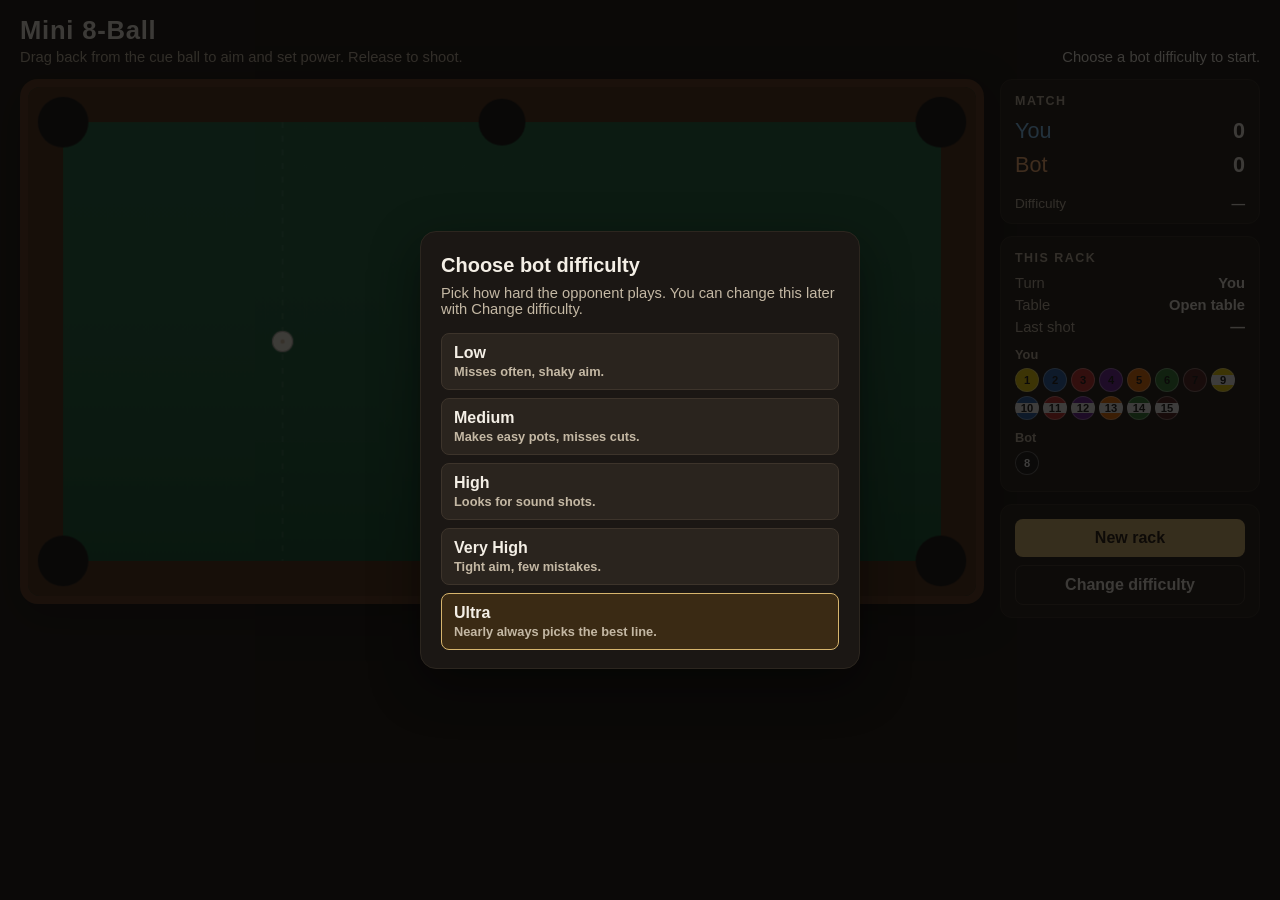
==== index.html @ 9ba2166a "Add Mini 8-Ball for GitHub Pages" ====
<!DOCTYPE html>
<html lang="en">
  <head>
    <meta charset="UTF-8" />
    <meta name="viewport" content="width=device-width, initial-scale=1.0" />
    <title>Mini 8-Ball</title>
    <link rel="stylesheet" href="css/style.css" />
  </head>
  <body>
    <div class="app">
      <header class="top">
        <div>
          <h1>Mini 8-Ball</h1>
          <p class="hint">Drag back from the cue ball to aim and set power. Release to shoot.</p>
        </div>
        <p id="status" class="status">Choose a bot difficulty to start.</p>
      </header>

      <div class="layout">
        <div class="table-wrap">
          <canvas id="table" width="972" height="522"></canvas>
        </div>

        <aside class="board" aria-label="Scoreboard">
          <section class="card">
            <h2>Match</h2>
            <div class="scores">
              <div class="score-row">
                <span class="who you">You</span>
                <strong id="player-wins">0</strong>
              </div>
            <div class="score-row">
              <span class="who bot">Bot</span>
              <strong id="bot-wins">0</strong>
            </div>
            <p class="diff-line">Difficulty <strong id="difficulty-label">—</strong></p>
            </div>
          </section>

          <section class="card">
            <h2>This rack</h2>
            <dl class="meta">
              <div><dt>Turn</dt><dd id="turn">You</dd></div>
              <div><dt>Table</dt><dd id="groups">Open</dd></div>
              <div><dt>Last shot</dt><dd id="last-shot">—</dd></div>
            </dl>
            <div class="groups-left">
              <div>
                <h3 id="player-group-label">You</h3>
                <div id="player-balls" class="chips"></div>
              </div>
              <div>
                <h3 id="bot-group-label">Bot</h3>
                <div id="bot-balls" class="chips"></div>
              </div>
            </div>
          </section>

          <section class="card actions">
            <button type="button" id="new-rack">New rack</button>
            <button type="button" id="reset-match" class="ghost">Change difficulty</button>
          </section>
        </aside>
      </div>
    </div>

    <div id="start-menu" class="menu" role="dialog" aria-labelledby="menu-title">
      <div class="menu-card">
        <h2 id="menu-title">Choose bot difficulty</h2>
        <p class="menu-lead">Pick how hard the opponent plays. You can change this later with Change difficulty.</p>
        <div id="difficulty-buttons" class="diff-grid"></div>
      </div>
    </div>
    <script type="module" src="js/main.js"></script>
  </body>
</html>
---- css/style.css ----
:root {
  --felt: #0f6b3c;
  --felt-dark: #0a4d2c;
  --wood: #5a341c;
  --ink: #f4efe6;
  --muted: #c4b8a4;
  --panel: #1b1714;
  --you: #7ec8ff;
  --bot: #ffb070;
  --foul: #ff8a7a;
}

* {
  box-sizing: border-box;
}

html,
body {
  margin: 0;
  min-height: 100%;
  background: #120f0d;
  color: var(--ink);
  font-family: "Trebuchet MS", "Segoe UI", sans-serif;
}

.app {
  max-width: 1280px;
  margin: 0 auto;
  padding: 16px 20px 28px;
}

.top {
  display: flex;
  justify-content: space-between;
  gap: 16px;
  align-items: flex-end;
  margin-bottom: 14px;
}

h1 {
  margin: 0 0 4px;
  font-size: 1.6rem;
  letter-spacing: 0.03em;
}

.hint,
.status {
  margin: 0;
  color: var(--muted);
  font-size: 0.92rem;
}

.status {
  max-width: 420px;
  text-align: right;
  color: var(--ink);
}

.layout {
  display: grid;
  grid-template-columns: minmax(0, 1fr) 260px;
  gap: 16px;
  align-items: start;
}

.table-wrap {
  background: var(--wood);
  border-radius: 18px;
  padding: 8px;
  box-shadow: 0 12px 40px rgba(0, 0, 0, 0.45);
}

canvas {
  display: block;
  width: 100%;
  height: auto;
  border-radius: 12px;
  cursor: crosshair;
  background: #08331d;
}

.board {
  display: flex;
  flex-direction: column;
  gap: 12px;
}

.card {
  background: var(--panel);
  border: 1px solid #2c261f;
  border-radius: 12px;
  padding: 14px 14px 12px;
}

.card h2 {
  margin: 0 0 10px;
  font-size: 0.78rem;
  text-transform: uppercase;
  letter-spacing: 0.12em;
  color: var(--muted);
}

.scores {
  display: grid;
  gap: 8px;
}

.score-row {
  display: flex;
  justify-content: space-between;
  align-items: center;
  font-size: 1.35rem;
}

.who.you {
  color: var(--you);
}

.who.bot {
  color: var(--bot);
}

.meta {
  margin: 0;
  display: grid;
  gap: 6px;
}

.meta > div {
  display: flex;
  justify-content: space-between;
  gap: 8px;
  font-size: 0.92rem;
}

dd {
  text-align: right;
  max-width: 62%;
}

dt {
  color: var(--muted);
}

dd {
  margin: 0;
  font-weight: 700;
}

.groups-left {
  display: grid;
  gap: 10px;
  margin-top: 12px;
}

.groups-left h3 {
  margin: 0 0 6px;
  font-size: 0.8rem;
  color: var(--muted);
  font-weight: 600;
}

.chips {
  display: flex;
  flex-wrap: wrap;
  gap: 4px;
  min-height: 28px;
}

.chip {
  width: 24px;
  height: 24px;
  border-radius: 50%;
  display: grid;
  place-items: center;
  font-size: 0.7rem;
  font-weight: 800;
  color: #111;
  border: 1px solid rgba(255, 255, 255, 0.35);
}

.chip.gone {
  opacity: 0.28;
}

.actions {
  display: grid;
  gap: 8px;
}

button {
  appearance: none;
  border: 0;
  border-radius: 8px;
  padding: 10px 12px;
  font: inherit;
  font-weight: 700;
  background: #d7b56d;
  color: #1a120a;
  cursor: pointer;
}

button.ghost {
  background: transparent;
  color: var(--ink);
  border: 1px solid #3d342b;
}

button:hover {
  filter: brightness(1.08);
}

.diff-line {
  margin: 10px 0 0;
  font-size: 0.85rem;
  color: var(--muted);
  display: flex;
  justify-content: space-between;
  gap: 8px;
}

.diff-line strong {
  color: var(--ink);
}

.menu {
  position: fixed;
  inset: 0;
  background: rgba(10, 8, 7, 0.78);
  display: grid;
  place-items: center;
  padding: 24px;
  z-index: 20;
}

.menu[hidden] {
  display: none;
}

.menu-card {
  width: min(440px, 100%);
  background: var(--panel);
  border: 1px solid #2c261f;
  border-radius: 16px;
  padding: 22px 20px 18px;
  box-shadow: 0 16px 50px rgba(0, 0, 0, 0.45);
}

.menu-card h2 {
  margin: 0 0 8px;
  font-size: 1.25rem;
}

.menu-lead {
  margin: 0 0 16px;
  color: var(--muted);
  font-size: 0.92rem;
}

.diff-grid {
  display: grid;
  gap: 8px;
}

.diff-btn {
  display: grid;
  gap: 2px;
  text-align: left;
  background: #2a241e;
  color: var(--ink);
  border: 1px solid #3d342b;
}

.diff-btn:hover {
  background: #3a3229;
  filter: none;
}

.diff-name {
  font-size: 1rem;
}

.diff-blurb {
  font-size: 0.8rem;
  font-weight: 600;
  color: var(--muted);
}

.diff-ultra {
  background: #3a2a14;
  border-color: #d7b56d;
}

@media (max-width: 960px) {
  .layout {
    grid-template-columns: 1fr;
  }

  .top {
    flex-direction: column;
    align-items: flex-start;
  }

  .status {
    text-align: left;
  }
}
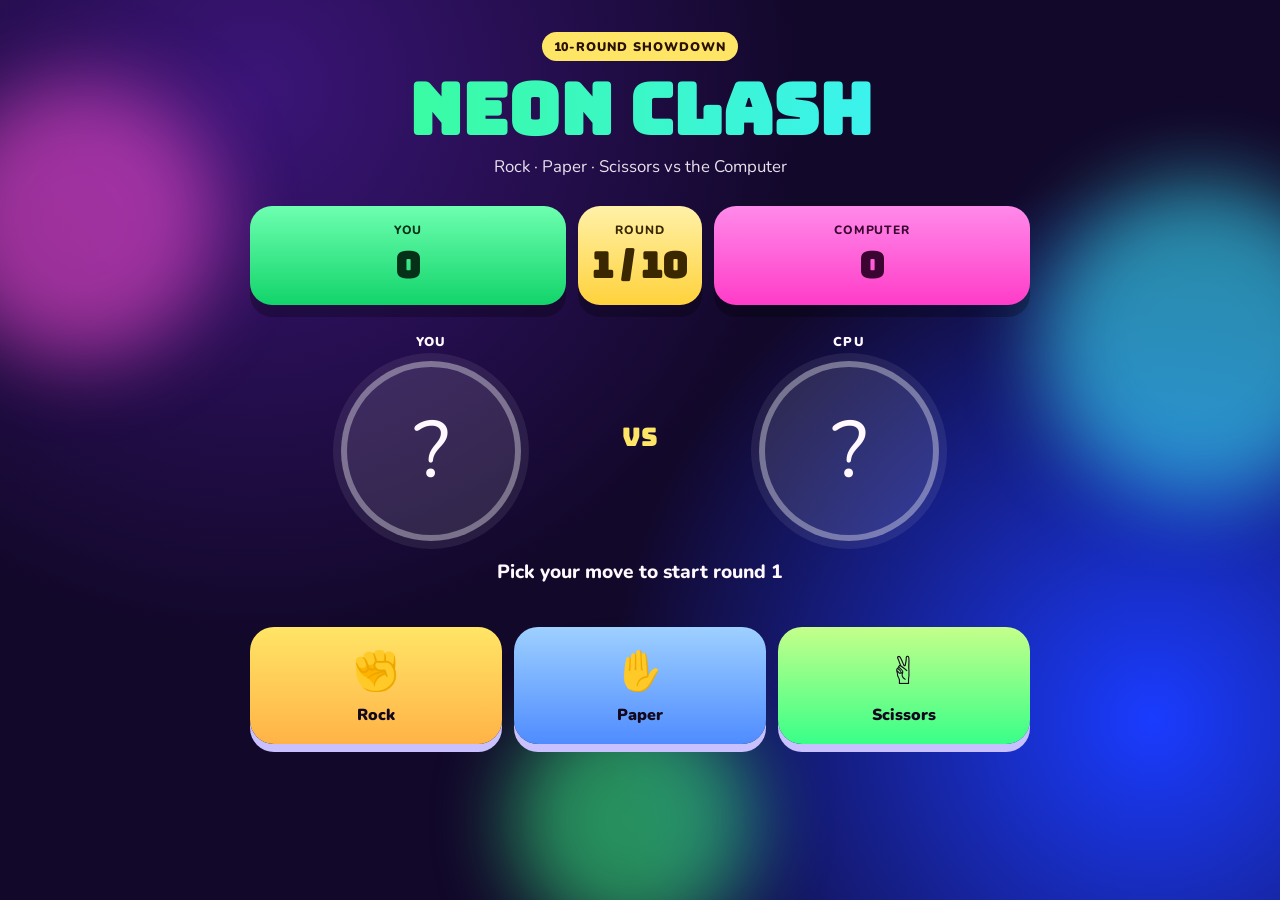
==== commit 57f0fe6f: "Initial" ====
--- a/index.html
+++ b/index.html
@@ -3,74 +3,84 @@
   <head>
     <meta charset="UTF-8" />
     <meta name="viewport" content="width=device-width, initial-scale=1.0" />
-    <title>Mini 8-Ball</title>
-    <link rel="stylesheet" href="css/style.css" />
+    <title>Neon Clash · Rock Paper Scissors</title>
+    <link rel="preconnect" href="https://fonts.googleapis.com" />
+    <link rel="preconnect" href="https://fonts.gstatic.com" crossorigin />
+    <link
+      href="https://fonts.googleapis.com/css2?family=Bungee&family=Nunito:wght@700;800;900&display=swap"
+      rel="stylesheet"
+    />
+    <link rel="stylesheet" href="styles.css" />
   </head>
   <body>
-    <div class="app">
-      <header class="top">
-        <div>
-          <h1>Mini 8-Ball</h1>
-          <p class="hint">Drag back from the cue ball to aim and set power. Release to shoot.</p>
-        </div>
-        <p id="status" class="status">Choose a bot difficulty to start.</p>
+    <div class="bg-blobs" aria-hidden="true">
+      <span class="blob blob-a"></span>
+      <span class="blob blob-b"></span>
+      <span class="blob blob-c"></span>
+    </div>
+
+    <main class="app">
+      <header class="hero">
+        <p class="eyebrow">10-round showdown</p>
+        <h1>Neon Clash</h1>
+        <p class="subtitle">Rock · Paper · Scissors vs the Computer</p>
       </header>
 
-      <div class="layout">
-        <div class="table-wrap">
-          <canvas id="table" width="972" height="522"></canvas>
+      <section class="scoreboard" aria-label="Scoreboard">
+        <article class="score-card you">
+          <span class="score-label">You</span>
+          <strong id="player-score" class="score-value">0</strong>
+        </article>
+        <article class="round-card">
+          <span class="score-label">Round</span>
+          <strong id="round-label">1 / 10</strong>
+        </article>
+        <article class="score-card cpu">
+          <span class="score-label">Computer</span>
+          <strong id="cpu-score" class="score-value">0</strong>
+        </article>
+      </section>
+
+      <section class="arena" aria-live="polite">
+        <div class="fighter player">
+          <span class="fighter-name">You</span>
+          <div id="player-move" class="move-orb idle" data-move="">?</div>
         </div>
+        <div class="vs-burst">VS</div>
+        <div class="fighter cpu">
+          <span class="fighter-name">CPU</span>
+          <div id="cpu-move" class="move-orb idle" data-move="">?</div>
+        </div>
+      </section>
 
-        <aside class="board" aria-label="Scoreboard">
-          <section class="card">
-            <h2>Match</h2>
-            <div class="scores">
-              <div class="score-row">
-                <span class="who you">You</span>
-                <strong id="player-wins">0</strong>
-              </div>
-            <div class="score-row">
-              <span class="who bot">Bot</span>
-              <strong id="bot-wins">0</strong>
-            </div>
-            <p class="diff-line">Difficulty <strong id="difficulty-label">—</strong></p>
-            </div>
-          </section>
+      <p id="status" class="status">Pick your move to start round 1</p>
 
-          <section class="card">
-            <h2>This rack</h2>
-            <dl class="meta">
-              <div><dt>Turn</dt><dd id="turn">You</dd></div>
-              <div><dt>Table</dt><dd id="groups">Open</dd></div>
-              <div><dt>Last shot</dt><dd id="last-shot">—</dd></div>
-            </dl>
-            <div class="groups-left">
-              <div>
-                <h3 id="player-group-label">You</h3>
-                <div id="player-balls" class="chips"></div>
-              </div>
-              <div>
-                <h3 id="bot-group-label">Bot</h3>
-                <div id="bot-balls" class="chips"></div>
-              </div>
-            </div>
-          </section>
+      <section class="choices" aria-label="Your move">
+        <button class="choice" data-choice="rock" aria-label="Rock">
+          <span class="choice-icon">✊</span>
+          <span>Rock</span>
+        </button>
+        <button class="choice" data-choice="paper" aria-label="Paper">
+          <span class="choice-icon">✋</span>
+          <span>Paper</span>
+        </button>
+        <button class="choice" data-choice="scissors" aria-label="Scissors">
+          <span class="choice-icon">✌️</span>
+          <span>Scissors</span>
+        </button>
+      </section>
+    </main>
 
-          <section class="card actions">
-            <button type="button" id="new-rack">New rack</button>
-            <button type="button" id="reset-match" class="ghost">Change difficulty</button>
-          </section>
-        </aside>
+    <div id="overlay" class="overlay hidden" role="dialog" aria-modal="true" aria-labelledby="final-title">
+      <div class="modal">
+        <p id="final-kicker" class="modal-kicker">Game over</p>
+        <h2 id="final-title">You win!</h2>
+        <p id="final-score" class="modal-score">5 – 4</p>
+        <button id="restart-btn" type="button">Play again</button>
       </div>
     </div>
 
-    <div id="start-menu" class="menu" role="dialog" aria-labelledby="menu-title">
-      <div class="menu-card">
-        <h2 id="menu-title">Choose bot difficulty</h2>
-        <p class="menu-lead">Pick how hard the opponent plays. You can change this later with Change difficulty.</p>
-        <div id="difficulty-buttons" class="diff-grid"></div>
-      </div>
-    </div>
-    <script type="module" src="js/main.js"></script>
+    <canvas id="confetti" aria-hidden="true"></canvas>
+    <script src="game.js"></script>
   </body>
 </html>
--- a/styles.css
+++ b/styles.css
@@ -0,0 +1,495 @@
+:root {
+  --bg: #12082a;
+  --ink: #fff8ff;
+  --you: #39ff88;
+  --cpu: #ff4fd8;
+  --gold: #ffe566;
+  --cyan: #3cf0ff;
+  --paper: #7aa8ff;
+}
+
+* {
+  box-sizing: border-box;
+  margin: 0;
+  padding: 0;
+}
+
+html,
+body {
+  min-height: 100%;
+}
+
+body {
+  font-family: Nunito, system-ui, sans-serif;
+  color: var(--ink);
+  background:
+    radial-gradient(circle at 20% 10%, #3b1578 0%, transparent 42%),
+    radial-gradient(circle at 90% 80%, #1a3cff 0%, transparent 40%),
+    var(--bg);
+  overflow-x: hidden;
+}
+
+.bg-blobs {
+  position: fixed;
+  inset: 0;
+  pointer-events: none;
+  z-index: 0;
+}
+
+.blob {
+  position: absolute;
+  border-radius: 50%;
+  filter: blur(40px);
+  opacity: 0.55;
+  animation: float 9s ease-in-out infinite;
+}
+
+.blob-a {
+  width: 280px;
+  height: 280px;
+  left: -60px;
+  top: 80px;
+  background: #ff4fd8;
+}
+
+.blob-b {
+  width: 320px;
+  height: 320px;
+  right: -80px;
+  top: 20%;
+  background: #3cf0ff;
+  animation-delay: -3s;
+}
+
+.blob-c {
+  width: 240px;
+  height: 240px;
+  left: 40%;
+  bottom: -40px;
+  background: #39ff88;
+  animation-delay: -6s;
+}
+
+.app {
+  position: relative;
+  z-index: 1;
+  max-width: 820px;
+  margin: 0 auto;
+  padding: 32px 20px 48px;
+}
+
+.hero {
+  text-align: center;
+  margin-bottom: 28px;
+}
+
+.eyebrow {
+  display: inline-block;
+  background: var(--gold);
+  color: #2a1200;
+  font-weight: 900;
+  letter-spacing: 0.08em;
+  text-transform: uppercase;
+  font-size: 0.78rem;
+  padding: 6px 12px;
+  border-radius: 999px;
+  animation: pop-in 0.5s cubic-bezier(0.2, 1.4, 0.3, 1);
+}
+
+h1 {
+  font-family: Bungee, sans-serif;
+  font-size: clamp(2.4rem, 8vw, 4.4rem);
+  line-height: 1.05;
+  margin: 12px 0 8px;
+  background: linear-gradient(90deg, #39ff88, #3cf0ff, #ff4fd8, #ffe566);
+  background-size: 280% 100%;
+  -webkit-background-clip: text;
+  background-clip: text;
+  color: transparent;
+  animation: shine 6s linear infinite;
+  text-shadow: none;
+}
+
+.subtitle {
+  font-size: 1.05rem;
+  opacity: 0.9;
+}
+
+.scoreboard {
+  display: grid;
+  grid-template-columns: 1fr auto 1fr;
+  gap: 12px;
+  align-items: stretch;
+  margin-bottom: 28px;
+}
+
+.score-card,
+.round-card {
+  border-radius: 22px;
+  padding: 16px 14px;
+  text-align: center;
+  box-shadow: 0 12px 0 rgba(0, 0, 0, 0.25);
+}
+
+.score-card.you {
+  background: linear-gradient(180deg, #6dffb0, #12d46a);
+  color: #063018;
+}
+
+.score-card.cpu {
+  background: linear-gradient(180deg, #ff8aea, #ff3cc8);
+  color: #3a0530;
+}
+
+.round-card {
+  background: linear-gradient(180deg, #fff1a8, #ffd23c);
+  color: #3a2700;
+  min-width: 120px;
+  display: grid;
+  place-content: center;
+}
+
+.score-label {
+  display: block;
+  font-weight: 800;
+  text-transform: uppercase;
+  letter-spacing: 0.08em;
+  font-size: 0.75rem;
+}
+
+.score-value,
+.round-card strong {
+  font-family: Bungee, sans-serif;
+  font-size: 2.2rem;
+  display: block;
+  margin-top: 4px;
+}
+
+.score-value.pop {
+  animation: score-pop 0.45s cubic-bezier(0.2, 1.6, 0.3, 1);
+}
+
+.arena {
+  display: grid;
+  grid-template-columns: 1fr auto 1fr;
+  align-items: center;
+  gap: 10px;
+  margin-bottom: 18px;
+}
+
+.fighter {
+  display: grid;
+  justify-items: center;
+  gap: 10px;
+}
+
+.fighter-name {
+  font-weight: 900;
+  text-transform: uppercase;
+  letter-spacing: 0.1em;
+  font-size: 0.8rem;
+}
+
+.move-orb {
+  width: min(38vw, 180px);
+  height: min(38vw, 180px);
+  border-radius: 50%;
+  display: grid;
+  place-items: center;
+  font-size: clamp(3rem, 10vw, 5rem);
+  background: rgba(255, 255, 255, 0.12);
+  border: 6px solid rgba(255, 255, 255, 0.35);
+  box-shadow: 0 0 0 8px rgba(255, 255, 255, 0.08);
+  transition: transform 0.25s ease, background 0.25s ease;
+}
+
+.move-orb.idle {
+  animation: bob 1.6s ease-in-out infinite;
+}
+
+.move-orb.thinking {
+  animation: shake 0.35s linear infinite;
+}
+
+.move-orb.reveal {
+  animation: slam 0.45s cubic-bezier(0.2, 1.6, 0.3, 1);
+}
+
+.move-orb.win {
+  background: rgba(57, 255, 136, 0.28);
+  border-color: var(--you);
+  box-shadow: 0 0 40px rgba(57, 255, 136, 0.55);
+}
+
+.move-orb.lose {
+  background: rgba(255, 79, 216, 0.2);
+  border-color: var(--cpu);
+}
+
+.move-orb.draw {
+  background: rgba(255, 229, 102, 0.22);
+  border-color: var(--gold);
+}
+
+.vs-burst {
+  font-family: Bungee, sans-serif;
+  font-size: 1.6rem;
+  color: var(--gold);
+  animation: pulse 1.4s ease-in-out infinite;
+}
+
+.status {
+  text-align: center;
+  min-height: 2.4em;
+  font-size: 1.2rem;
+  font-weight: 800;
+  margin-bottom: 22px;
+}
+
+.status.win {
+  color: var(--you);
+}
+
+.status.lose {
+  color: #ff9ae6;
+}
+
+.status.draw {
+  color: var(--gold);
+}
+
+.choices {
+  display: grid;
+  grid-template-columns: repeat(3, 1fr);
+  gap: 12px;
+}
+
+.choice {
+  appearance: none;
+  border: 0;
+  cursor: pointer;
+  border-radius: 24px;
+  padding: 18px 10px;
+  font: inherit;
+  font-weight: 900;
+  color: #14081f;
+  background: #fff;
+  box-shadow: 0 8px 0 #c9c0ff;
+  transition: transform 0.15s ease, box-shadow 0.15s ease, filter 0.15s ease;
+}
+
+.choice:nth-child(1) {
+  background: linear-gradient(180deg, #ffe566, #ffb347);
+}
+
+.choice:nth-child(2) {
+  background: linear-gradient(180deg, #9ed0ff, #4f8cff);
+}
+
+.choice:nth-child(3) {
+  background: linear-gradient(180deg, #c4ff8a, #39ff88);
+}
+
+.choice:hover:not(:disabled) {
+  transform: translateY(-6px) scale(1.04);
+  filter: saturate(1.2);
+}
+
+.choice:active:not(:disabled) {
+  transform: translateY(2px);
+  box-shadow: 0 2px 0 #c9c0ff;
+}
+
+.choice:disabled {
+  cursor: not-allowed;
+  opacity: 0.55;
+}
+
+.choice-icon {
+  display: block;
+  font-size: 2.4rem;
+  margin-bottom: 6px;
+  animation: wiggle 2.4s ease-in-out infinite;
+}
+
+.choice:nth-child(2) .choice-icon {
+  animation-delay: 0.2s;
+}
+
+.choice:nth-child(3) .choice-icon {
+  animation-delay: 0.4s;
+}
+
+.overlay {
+  position: fixed;
+  inset: 0;
+  z-index: 5;
+  background: rgba(8, 2, 24, 0.72);
+  display: grid;
+  place-items: center;
+  padding: 20px;
+  backdrop-filter: blur(8px);
+}
+
+.overlay.hidden {
+  display: none;
+}
+
+.modal {
+  width: min(92vw, 420px);
+  text-align: center;
+  background: linear-gradient(180deg, #2c0f66, #14082f);
+  border: 4px solid #fff;
+  border-radius: 32px;
+  padding: 32px 24px;
+  box-shadow: 0 20px 0 #ff4fd8, 0 0 80px rgba(60, 240, 255, 0.4);
+  animation: slam 0.5s cubic-bezier(0.2, 1.5, 0.3, 1);
+}
+
+.modal-kicker {
+  text-transform: uppercase;
+  letter-spacing: 0.14em;
+  font-weight: 900;
+  color: var(--cyan);
+}
+
+.modal h2 {
+  font-family: Bungee, sans-serif;
+  font-size: clamp(1.8rem, 6vw, 2.6rem);
+  margin: 10px 0 8px;
+}
+
+.modal-score {
+  font-size: 1.4rem;
+  font-weight: 900;
+  margin-bottom: 22px;
+}
+
+#restart-btn {
+  appearance: none;
+  border: 0;
+  cursor: pointer;
+  font: inherit;
+  font-weight: 900;
+  font-size: 1.1rem;
+  color: #16081f;
+  background: linear-gradient(90deg, #39ff88, #3cf0ff);
+  padding: 14px 28px;
+  border-radius: 999px;
+  box-shadow: 0 8px 0 #0ea8b8;
+}
+
+#restart-btn:hover {
+  transform: translateY(-2px);
+}
+
+#confetti {
+  position: fixed;
+  inset: 0;
+  width: 100%;
+  height: 100%;
+  pointer-events: none;
+  z-index: 6;
+}
+
+@keyframes float {
+  0%,
+  100% {
+    transform: translateY(0) scale(1);
+  }
+  50% {
+    transform: translateY(-30px) scale(1.08);
+  }
+}
+
+@keyframes shine {
+  0% {
+    background-position: 0% 50%;
+  }
+  100% {
+    background-position: 280% 50%;
+  }
+}
+
+@keyframes bob {
+  0%,
+  100% {
+    transform: translateY(0);
+  }
+  50% {
+    transform: translateY(-10px);
+  }
+}
+
+@keyframes shake {
+  0%,
+  100% {
+    transform: rotate(-8deg) scale(1.02);
+  }
+  50% {
+    transform: rotate(8deg) scale(0.96);
+  }
+}
+
+@keyframes slam {
+  0% {
+    transform: scale(0.4) rotate(-12deg);
+    opacity: 0;
+  }
+  100% {
+    transform: scale(1) rotate(0);
+    opacity: 1;
+  }
+}
+
+@keyframes pulse {
+  0%,
+  100% {
+    transform: scale(1);
+  }
+  50% {
+    transform: scale(1.18);
+  }
+}
+
+@keyframes score-pop {
+  0% {
+    transform: scale(1);
+  }
+  40% {
+    transform: scale(1.35);
+  }
+  100% {
+    transform: scale(1);
+  }
+}
+
+@keyframes pop-in {
+  from {
+    transform: translateY(-12px) scale(0.8);
+    opacity: 0;
+  }
+}
+
+@keyframes wiggle {
+  0%,
+  100% {
+    transform: rotate(0);
+  }
+  30% {
+    transform: rotate(-10deg);
+  }
+  60% {
+    transform: rotate(10deg);
+  }
+}
+
+@media (max-width: 560px) {
+  .scoreboard {
+    grid-template-columns: 1fr 1fr;
+  }
+
+  .round-card {
+    grid-column: 1 / -1;
+  }
+}
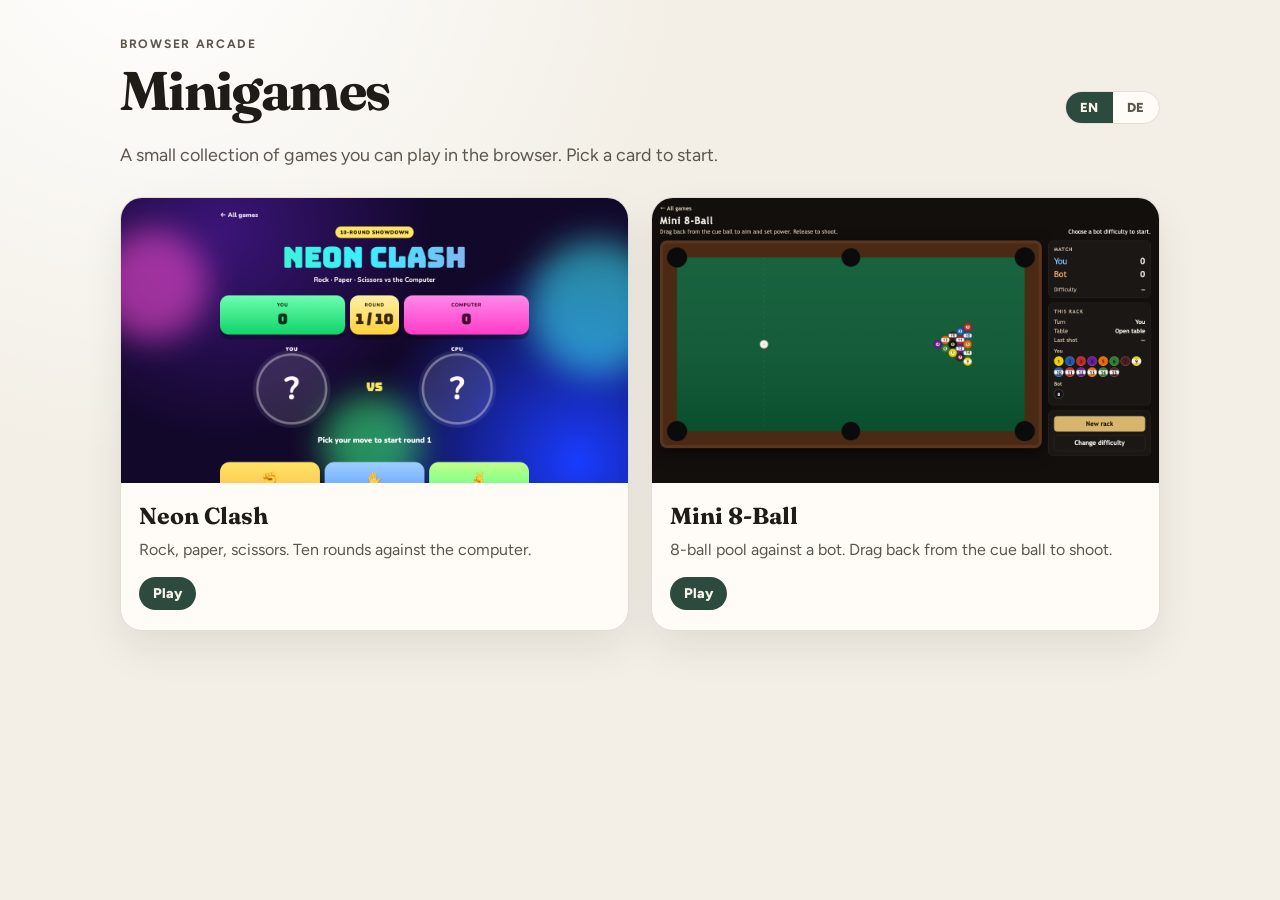
==== commit 670eabc1: "Turn the site into a bilingual minigames hub. Move each game into its own folder and add a home page" ====
--- a/index.html
+++ b/index.html
@@ -3,84 +3,70 @@
   <head>
     <meta charset="UTF-8" />
     <meta name="viewport" content="width=device-width, initial-scale=1.0" />
-    <title>Neon Clash · Rock Paper Scissors</title>
+    <title>Minigames</title>
     <link rel="preconnect" href="https://fonts.googleapis.com" />
     <link rel="preconnect" href="https://fonts.gstatic.com" crossorigin />
     <link
-      href="https://fonts.googleapis.com/css2?family=Bungee&family=Nunito:wght@700;800;900&display=swap"
+      href="https://fonts.googleapis.com/css2?family=Figtree:wght@500;600;700;800&family=Fraunces:opsz,wght@9..144,600;9..144,700&display=swap"
       rel="stylesheet"
     />
-    <link rel="stylesheet" href="styles.css" />
+    <link rel="stylesheet" href="css/hub.css" />
   </head>
   <body>
-    <div class="bg-blobs" aria-hidden="true">
-      <span class="blob blob-a"></span>
-      <span class="blob blob-b"></span>
-      <span class="blob blob-c"></span>
-    </div>
+    <header class="site-header">
+      <div>
+        <p class="kicker" data-i18n="kicker">Browser arcade</p>
+        <h1 data-i18n="title">Minigames</h1>
+      </div>
+      <div class="lang" role="group" aria-label="Language">
+        <button type="button" data-lang="en" aria-pressed="true">EN</button>
+        <button type="button" data-lang="de" aria-pressed="false">DE</button>
+      </div>
+    </header>
 
-    <main class="app">
-      <header class="hero">
-        <p class="eyebrow">10-round showdown</p>
-        <h1>Neon Clash</h1>
-        <p class="subtitle">Rock · Paper · Scissors vs the Computer</p>
-      </header>
+    <main>
+      <p class="lead" data-i18n="lead">
+        A small collection of games you can play in the browser. Pick a card to start.
+      </p>
 
-      <section class="scoreboard" aria-label="Scoreboard">
-        <article class="score-card you">
-          <span class="score-label">You</span>
-          <strong id="player-score" class="score-value">0</strong>
+      <section class="grid" aria-label="Games">
+        <article class="card">
+          <a href="neon-clash/">
+            <img
+              src="assets/previews/neon-clash.png"
+              alt=""
+              width="1280"
+              height="720"
+            />
+            <div class="card-body">
+              <h2 data-i18n="neonTitle">Neon Clash</h2>
+              <p data-i18n="neonBlurb">
+                Rock, paper, scissors. Ten rounds against the computer.
+              </p>
+              <span class="play" data-i18n="play">Play</span>
+            </div>
+          </a>
         </article>
-        <article class="round-card">
-          <span class="score-label">Round</span>
-          <strong id="round-label">1 / 10</strong>
-        </article>
-        <article class="score-card cpu">
-          <span class="score-label">Computer</span>
-          <strong id="cpu-score" class="score-value">0</strong>
+
+        <article class="card">
+          <a href="mini-8-ball/">
+            <img
+              src="assets/previews/mini-8-ball.png"
+              alt=""
+              width="1280"
+              height="720"
+            />
+            <div class="card-body">
+              <h2 data-i18n="poolTitle">Mini 8-Ball</h2>
+              <p data-i18n="poolBlurb">
+                8-ball pool against a bot. Drag back from the cue ball to shoot.
+              </p>
+              <span class="play" data-i18n="play">Play</span>
+            </div>
+          </a>
         </article>
       </section>
-
-      <section class="arena" aria-live="polite">
-        <div class="fighter player">
-          <span class="fighter-name">You</span>
-          <div id="player-move" class="move-orb idle" data-move="">?</div>
-        </div>
-        <div class="vs-burst">VS</div>
-        <div class="fighter cpu">
-          <span class="fighter-name">CPU</span>
-          <div id="cpu-move" class="move-orb idle" data-move="">?</div>
-        </div>
-      </section>
-
-      <p id="status" class="status">Pick your move to start round 1</p>
-
-      <section class="choices" aria-label="Your move">
-        <button class="choice" data-choice="rock" aria-label="Rock">
-          <span class="choice-icon">✊</span>
-          <span>Rock</span>
-        </button>
-        <button class="choice" data-choice="paper" aria-label="Paper">
-          <span class="choice-icon">✋</span>
-          <span>Paper</span>
-        </button>
-        <button class="choice" data-choice="scissors" aria-label="Scissors">
-          <span class="choice-icon">✌️</span>
-          <span>Scissors</span>
-        </button>
-      </section>
     </main>
-
-    <div id="overlay" class="overlay hidden" role="dialog" aria-modal="true" aria-labelledby="final-title">
-      <div class="modal">
-        <p id="final-kicker" class="modal-kicker">Game over</p>
-        <h2 id="final-title">You win!</h2>
-        <p id="final-score" class="modal-score">5 – 4</p>
-        <button id="restart-btn" type="button">Play again</button>
-      </div>
-    </div>
-
-    <canvas id="confetti" aria-hidden="true"></canvas>
-    <script src="game.js"></script>
+    <script src="js/hub.js"></script>
   </body>
 </html>
--- a/css/hub.css
+++ b/css/hub.css
@@ -0,0 +1,167 @@
+:root {
+  --bg: #f3efe6;
+  --ink: #1f1b16;
+  --muted: #5c564d;
+  --card: #fffcf7;
+  --line: #e4ddd2;
+  --accent: #2c4a3e;
+  --shadow: 0 18px 40px rgba(31, 27, 22, 0.08);
+}
+
+* {
+  box-sizing: border-box;
+}
+
+html,
+body {
+  margin: 0;
+  min-height: 100%;
+}
+
+body {
+  font-family: Figtree, "Segoe UI", sans-serif;
+  color: var(--ink);
+  background:
+    radial-gradient(circle at 12% -8%, #fff 0%, transparent 36%),
+    var(--bg);
+}
+
+.site-header,
+main {
+  width: min(1040px, calc(100% - 40px));
+  margin-left: auto;
+  margin-right: auto;
+}
+
+.site-header {
+  display: flex;
+  justify-content: space-between;
+  align-items: flex-end;
+  gap: 16px;
+  padding: 36px 0 18px;
+}
+
+.kicker {
+  margin: 0 0 6px;
+  text-transform: uppercase;
+  letter-spacing: 0.14em;
+  font-size: 0.76rem;
+  font-weight: 700;
+  color: var(--muted);
+}
+
+h1 {
+  margin: 0;
+  font-family: Fraunces, Georgia, serif;
+  font-size: clamp(2.2rem, 6vw, 3.4rem);
+  font-weight: 700;
+  letter-spacing: -0.03em;
+}
+
+.lead {
+  margin: 0 0 28px;
+  max-width: 42rem;
+  font-size: 1.12rem;
+  line-height: 1.5;
+  color: var(--muted);
+}
+
+.lang {
+  display: flex;
+  border: 1px solid var(--line);
+  border-radius: 999px;
+  overflow: hidden;
+  background: var(--card);
+}
+
+.lang button {
+  appearance: none;
+  border: 0;
+  margin: 0;
+  padding: 8px 14px;
+  font: inherit;
+  font-size: 0.82rem;
+  font-weight: 800;
+  letter-spacing: 0.04em;
+  background: transparent;
+  color: var(--muted);
+  cursor: pointer;
+}
+
+.lang button[aria-pressed="true"] {
+  background: var(--accent);
+  color: #f7f3ea;
+}
+
+.grid {
+  display: grid;
+  grid-template-columns: repeat(2, minmax(0, 1fr));
+  gap: 22px;
+  padding-bottom: 56px;
+}
+
+.card {
+  background: var(--card);
+  border: 1px solid var(--line);
+  border-radius: 22px;
+  overflow: hidden;
+  box-shadow: var(--shadow);
+  transition: transform 0.18s ease, box-shadow 0.18s ease;
+}
+
+.card:hover {
+  transform: translateY(-4px);
+  box-shadow: 0 22px 48px rgba(31, 27, 22, 0.12);
+}
+
+.card a {
+  display: grid;
+  color: inherit;
+  text-decoration: none;
+}
+
+.card img {
+  display: block;
+  width: 100%;
+  height: auto;
+  aspect-ratio: 16 / 9;
+  object-fit: cover;
+  background: #d9d3c6;
+}
+
+.card-body {
+  padding: 18px 18px 20px;
+}
+
+.card h2 {
+  margin: 0 0 8px;
+  font-family: Fraunces, Georgia, serif;
+  font-size: 1.45rem;
+}
+
+.card p {
+  margin: 0 0 16px;
+  color: var(--muted);
+  line-height: 1.45;
+}
+
+.play {
+  display: inline-block;
+  padding: 8px 14px;
+  border-radius: 999px;
+  background: var(--accent);
+  color: #f7f3ea;
+  font-size: 0.88rem;
+  font-weight: 800;
+}
+
+@media (max-width: 720px) {
+  .site-header {
+    align-items: flex-start;
+    flex-direction: column;
+  }
+
+  .grid {
+    grid-template-columns: 1fr;
+  }
+}
